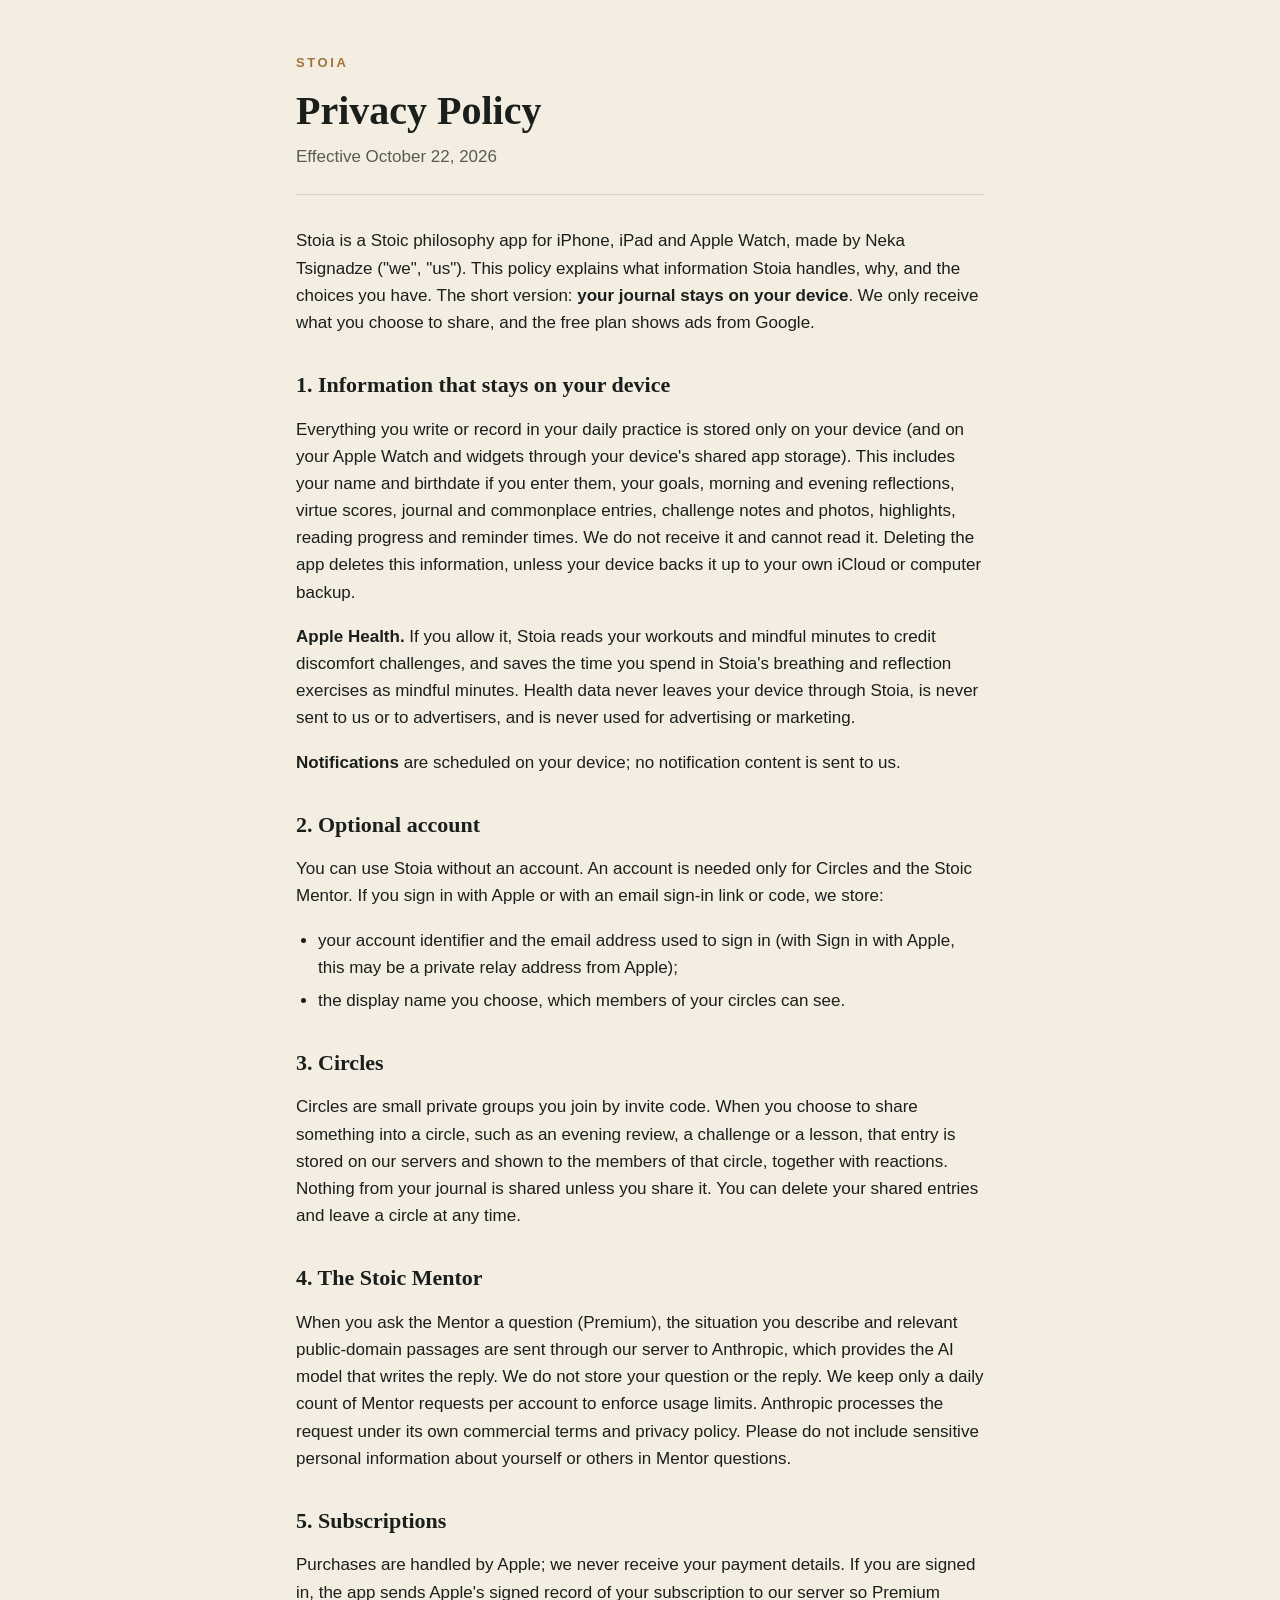
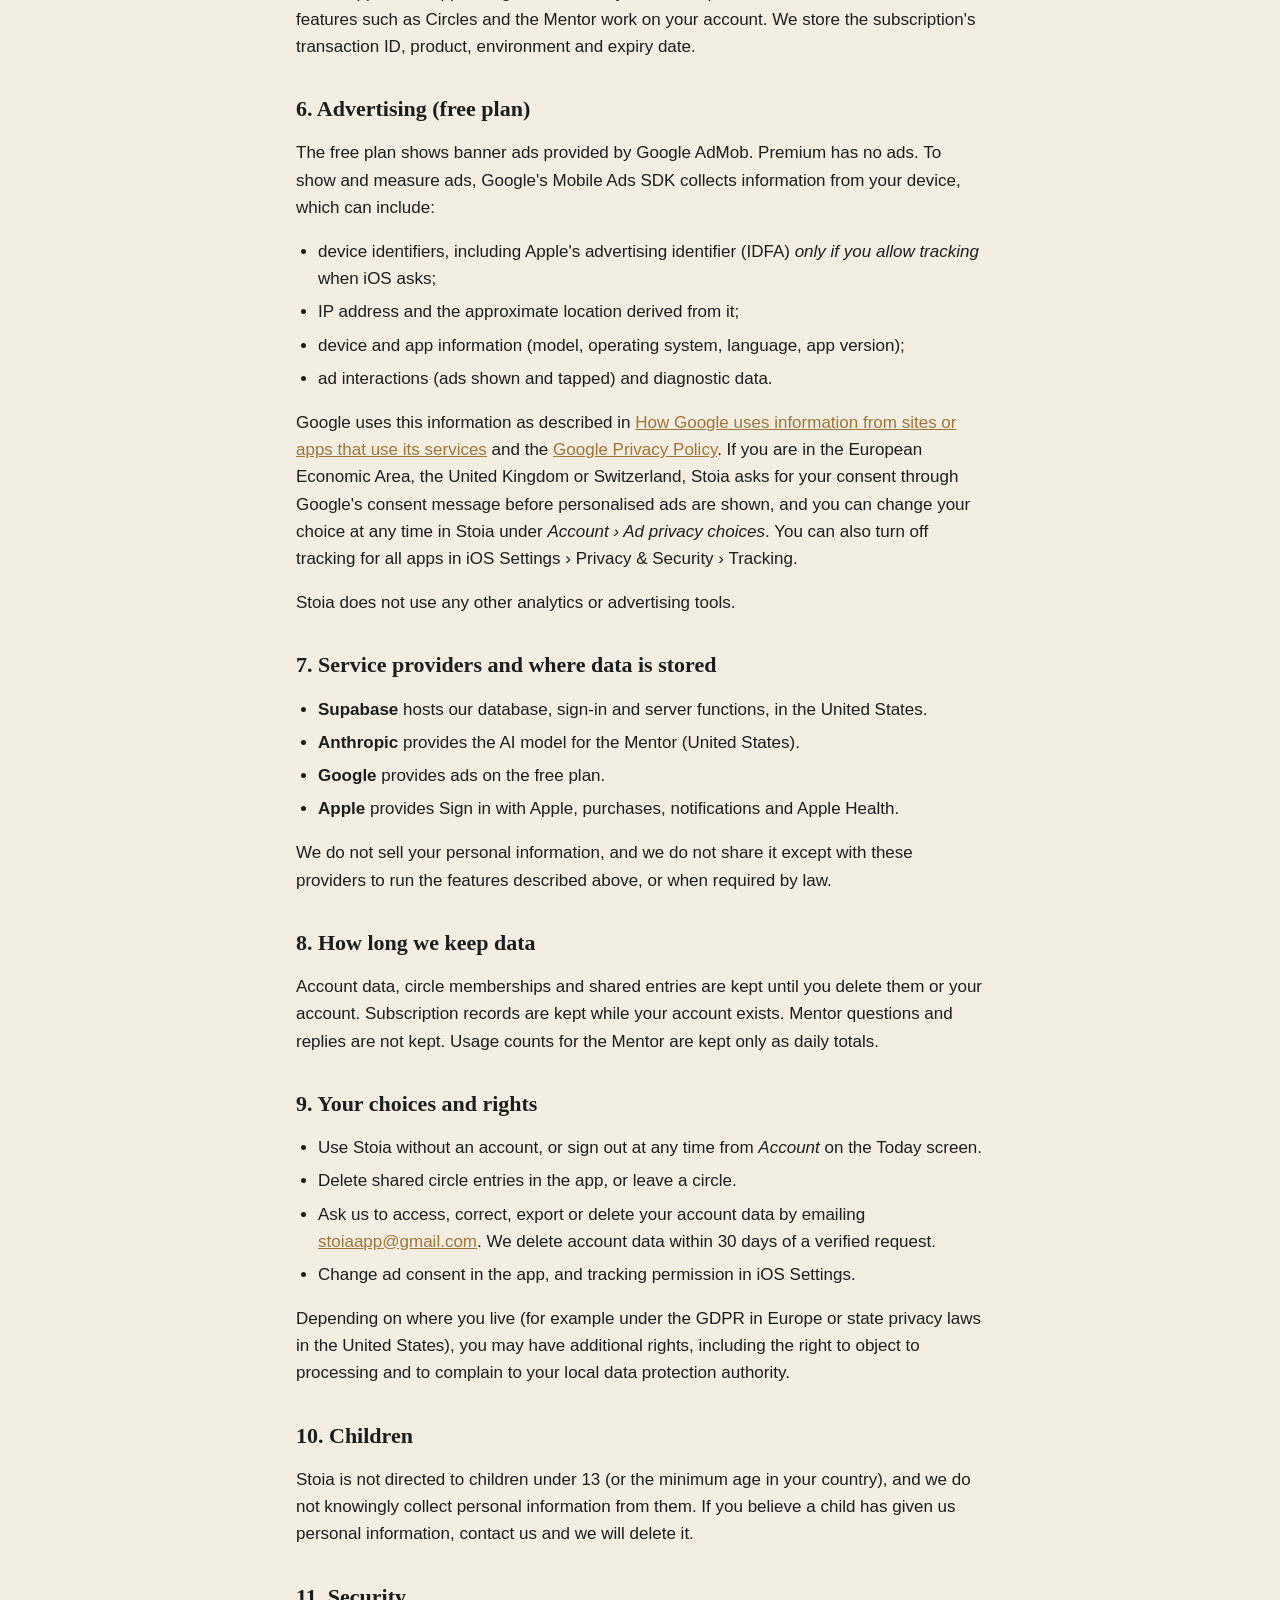
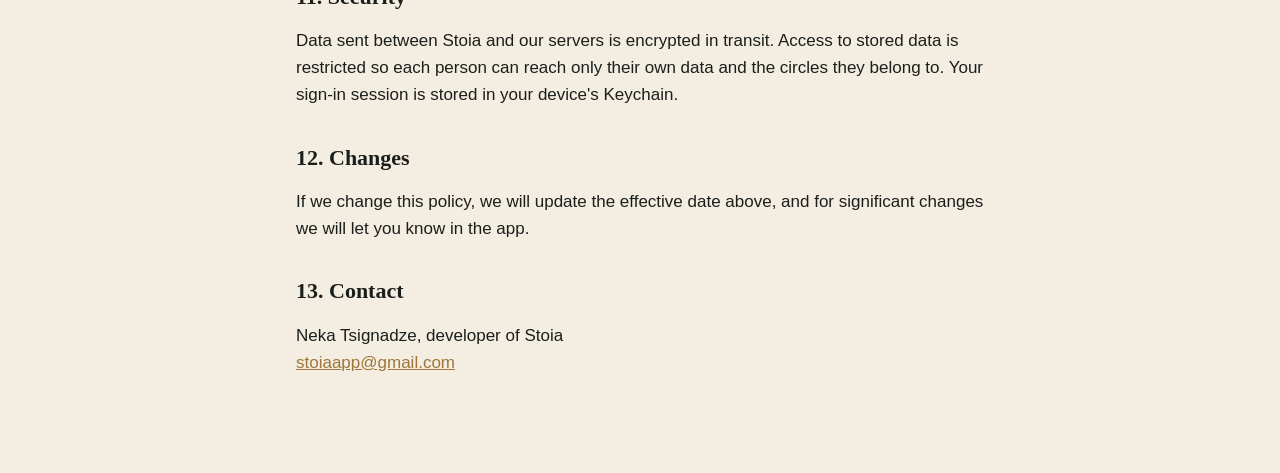
==== privacy.html @ 9fa8d9f2 "Add files via upload" ====
<!doctype html>
<html lang="en">
<head>
<meta charset="utf-8">
<meta name="viewport" content="width=device-width, initial-scale=1">
<title>Stoia Privacy Policy</title>
<meta name="description" content="How Stoia, the Stoic philosophy app, handles your data.">
<link rel="stylesheet" href="style.css">
</head>
<body>
<main>
<header>
  <a class="mark" href="./">Stoia</a>
  <h1>Privacy Policy</h1>
  <p class="meta">Effective October 22, 2026</p>
</header>

<p>Stoia is a Stoic philosophy app for iPhone, iPad and Apple Watch, made by Neka Tsignadze ("we", "us").
This policy explains what information Stoia handles, why, and the choices you have. The short version:
<strong>your journal stays on your device</strong>. We only receive what you choose to share, and the free
plan shows ads from Google.</p>

<h2>1. Information that stays on your device</h2>
<p>Everything you write or record in your daily practice is stored only on your device (and on your Apple
Watch and widgets through your device's shared app storage). This includes your name and birthdate if you
enter them, your goals, morning and evening reflections, virtue scores, journal and commonplace entries,
challenge notes and photos, highlights, reading progress and reminder times. We do not receive it and cannot
read it. Deleting the app deletes this information, unless your device backs it up to your own iCloud or
computer backup.</p>
<p><strong>Apple Health.</strong> If you allow it, Stoia reads your workouts and mindful minutes to credit
discomfort challenges, and saves the time you spend in Stoia's breathing and reflection exercises as mindful
minutes. Health data never leaves your device through Stoia, is never sent to us or to advertisers, and is
never used for advertising or marketing.</p>
<p><strong>Notifications</strong> are scheduled on your device; no notification content is sent to us.</p>

<h2>2. Optional account</h2>
<p>You can use Stoia without an account. An account is needed only for Circles and the Stoic Mentor. If you
sign in with Apple or with an email sign-in link or code, we store:</p>
<ul>
  <li>your account identifier and the email address used to sign in (with Sign in with Apple, this may be a
  private relay address from Apple);</li>
  <li>the display name you choose, which members of your circles can see.</li>
</ul>

<h2>3. Circles</h2>
<p>Circles are small private groups you join by invite code. When you choose to share something into a
circle, such as an evening review, a challenge or a lesson, that entry is stored on our servers and shown to
the members of that circle, together with reactions. Nothing from your journal is shared unless you share it.
You can delete your shared entries and leave a circle at any time.</p>

<h2>4. The Stoic Mentor</h2>
<p>When you ask the Mentor a question (Premium), the situation you describe and relevant public-domain
passages are sent through our server to Anthropic, which provides the AI model that writes the reply.
We do not store your question or the reply. We keep only a daily count of Mentor requests per account to
enforce usage limits. Anthropic processes the request under its own commercial terms and privacy policy.
Please do not include sensitive personal information about yourself or others in Mentor questions.</p>

<h2>5. Subscriptions</h2>
<p>Purchases are handled by Apple; we never receive your payment details. If you are signed in, the app sends
Apple's signed record of your subscription to our server so Premium features such as Circles and the Mentor
work on your account. We store the subscription's transaction ID, product, environment and expiry date.</p>

<h2>6. Advertising (free plan)</h2>
<p>The free plan shows banner ads provided by Google AdMob. Premium has no ads. To show and measure ads,
Google's Mobile Ads SDK collects information from your device, which can include:</p>
<ul>
  <li>device identifiers, including Apple's advertising identifier (IDFA) <em>only if you allow tracking</em>
  when iOS asks;</li>
  <li>IP address and the approximate location derived from it;</li>
  <li>device and app information (model, operating system, language, app version);</li>
  <li>ad interactions (ads shown and tapped) and diagnostic data.</li>
</ul>
<p>Google uses this information as described in
<a href="https://policies.google.com/technologies/partner-sites">How Google uses information from sites or
apps that use its services</a> and the <a href="https://policies.google.com/privacy">Google Privacy Policy</a>.
If you are in the European Economic Area, the United Kingdom or Switzerland, Stoia asks for your consent
through Google's consent message before personalised ads are shown, and you can change your choice at any
time in Stoia under <em>Account › Ad privacy choices</em>. You can also turn off tracking for all apps in
iOS Settings › Privacy &amp; Security › Tracking.</p>
<p>Stoia does not use any other analytics or advertising tools.</p>

<h2>7. Service providers and where data is stored</h2>
<ul>
  <li><strong>Supabase</strong> hosts our database, sign-in and server functions, in the United States.</li>
  <li><strong>Anthropic</strong> provides the AI model for the Mentor (United States).</li>
  <li><strong>Google</strong> provides ads on the free plan.</li>
  <li><strong>Apple</strong> provides Sign in with Apple, purchases, notifications and Apple Health.</li>
</ul>
<p>We do not sell your personal information, and we do not share it except with these providers to run the
features described above, or when required by law.</p>

<h2>8. How long we keep data</h2>
<p>Account data, circle memberships and shared entries are kept until you delete them or your account.
Subscription records are kept while your account exists. Mentor questions and replies are not kept.
Usage counts for the Mentor are kept only as daily totals.</p>

<h2>9. Your choices and rights</h2>
<ul>
  <li>Use Stoia without an account, or sign out at any time from <em>Account</em> on the Today screen.</li>
  <li>Delete shared circle entries in the app, or leave a circle.</li>
  <li>Ask us to access, correct, export or delete your account data by emailing
  <a href="mailto:stoiaapp@gmail.com">stoiaapp@gmail.com</a>. We delete account data within 30 days of a
  verified request.</li>
  <li>Change ad consent in the app, and tracking permission in iOS Settings.</li>
</ul>
<p>Depending on where you live (for example under the GDPR in Europe or state privacy laws in the United
States), you may have additional rights, including the right to object to processing and to complain to your
local data protection authority.</p>

<h2>10. Children</h2>
<p>Stoia is not directed to children under 13 (or the minimum age in your country), and we do not knowingly
collect personal information from them. If you believe a child has given us personal information, contact us
and we will delete it.</p>

<h2>11. Security</h2>
<p>Data sent between Stoia and our servers is encrypted in transit. Access to stored data is restricted so
each person can reach only their own data and the circles they belong to. Your sign-in session is stored in
your device's Keychain.</p>

<h2>12. Changes</h2>
<p>If we change this policy, we will update the effective date above, and for significant changes we will
let you know in the app.</p>

<h2>13. Contact</h2>
<p>Neka Tsignadze, developer of Stoia<br>
<a href="mailto:stoiaapp@gmail.com">stoiaapp@gmail.com</a></p>
</main>
</body>
</html>
---- style.css ----
:root {
  --bg: #F3EDE2;
  --surface: #FBF8F2;
  --ink: #1B1F1C;
  --ink-2: #585C55;
  --bronze: #9E763A;
  --hairline: #DDD3C2;
}
@media (prefers-color-scheme: dark) {
  :root {
    --bg: #0A1310;
    --surface: #121D19;
    --ink: #F1EADC;
    --ink-2: #B4AE9F;
    --bronze: #C9A15B;
    --hairline: #26352F;
  }
}
* { box-sizing: border-box; }
body {
  margin: 0;
  background: var(--bg);
  color: var(--ink);
  font: 17px/1.6 -apple-system, BlinkMacSystemFont, "Segoe UI", Roboto, sans-serif;
}
main { max-width: 720px; margin: 0 auto; padding: 48px 16px 80px; }
header { margin-bottom: 32px; border-bottom: 1px solid var(--hairline); padding-bottom: 24px; }
.mark {
  color: var(--bronze); text-decoration: none; text-transform: uppercase;
  letter-spacing: 0.2em; font-size: 13px; font-weight: 600;
}
h1, h2 { font-family: "New York", Georgia, "Times New Roman", serif; font-weight: 600; line-height: 1.2; }
h1 { font-size: 40px; margin: 12px 0 8px; }
h2 { font-size: 22px; margin: 36px 0 8px; }
.meta { color: var(--ink-2); margin: 0; }
a { color: var(--bronze); }
ul { padding-left: 22px; }
li { margin: 6px 0; }
.card {
  background: var(--surface); border: 1px solid var(--hairline); border-radius: 16px;
  padding: 20px 24px; margin: 16px 0;
}
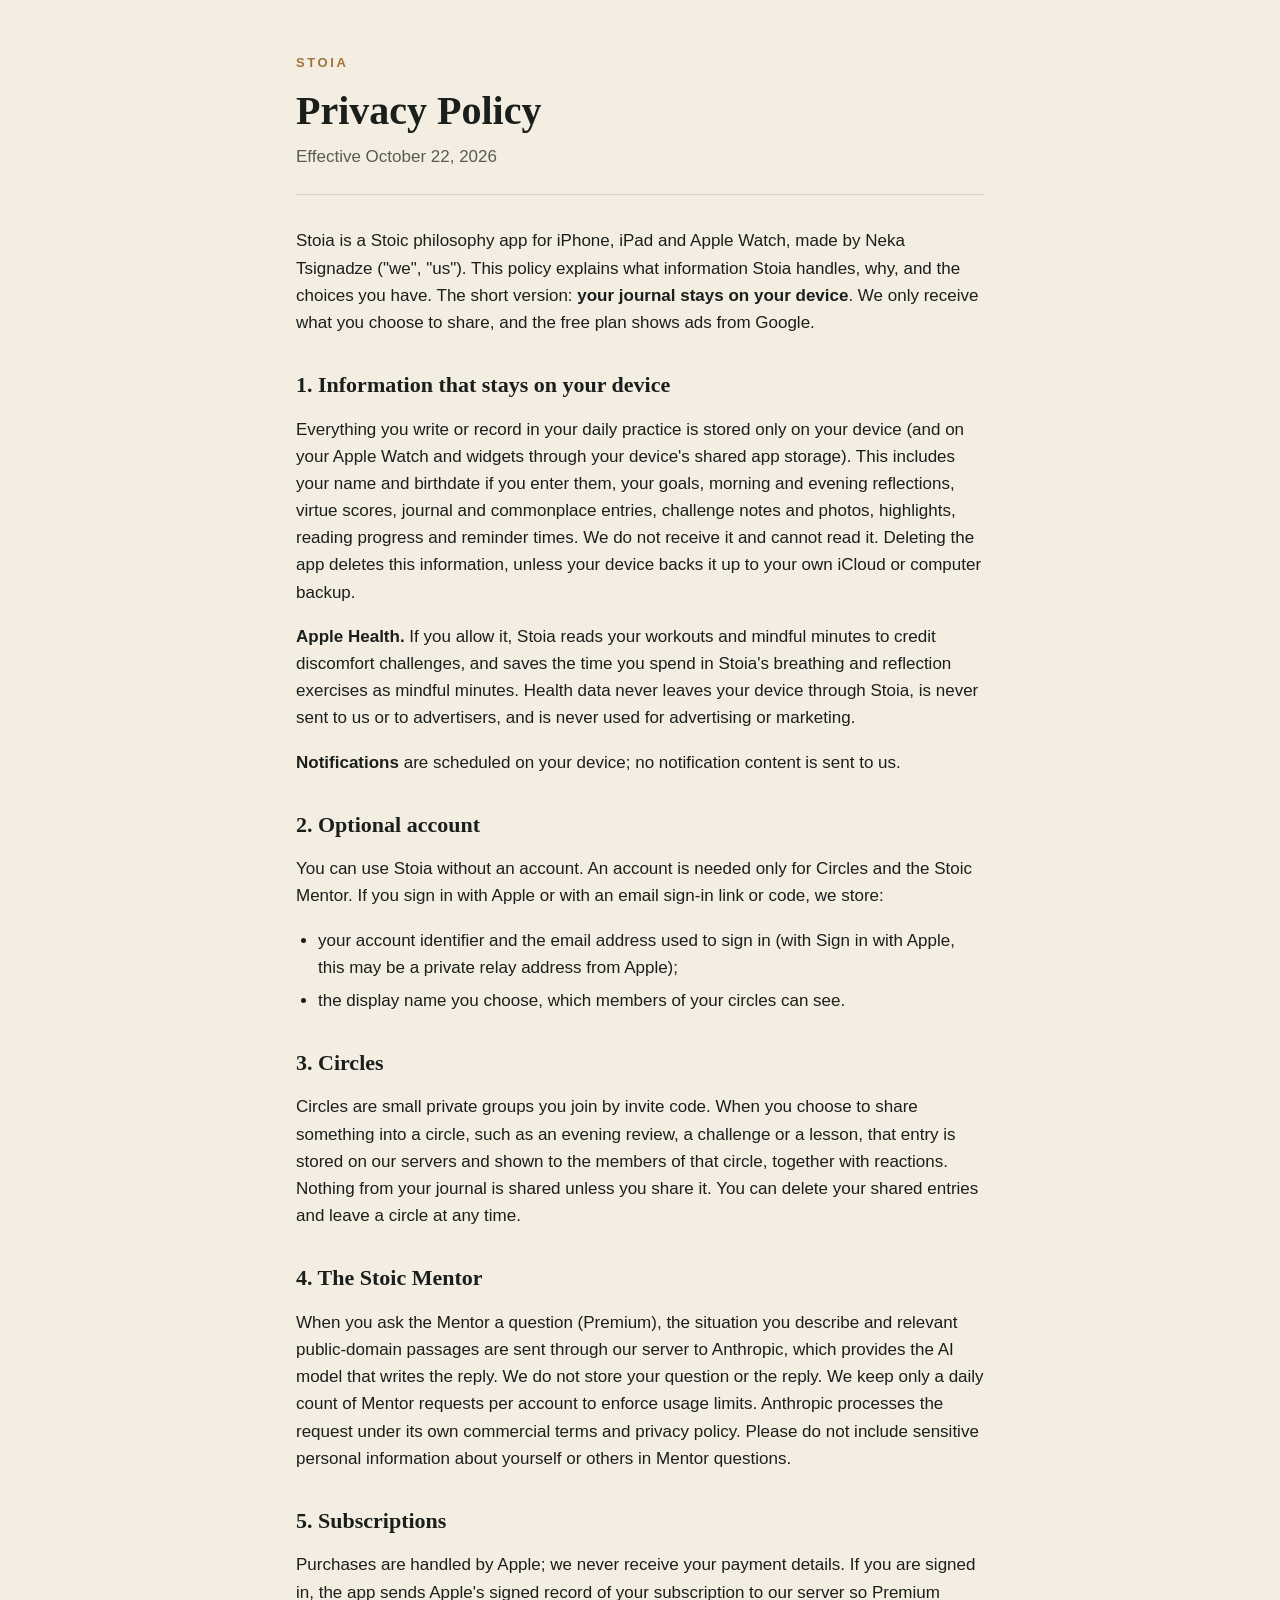
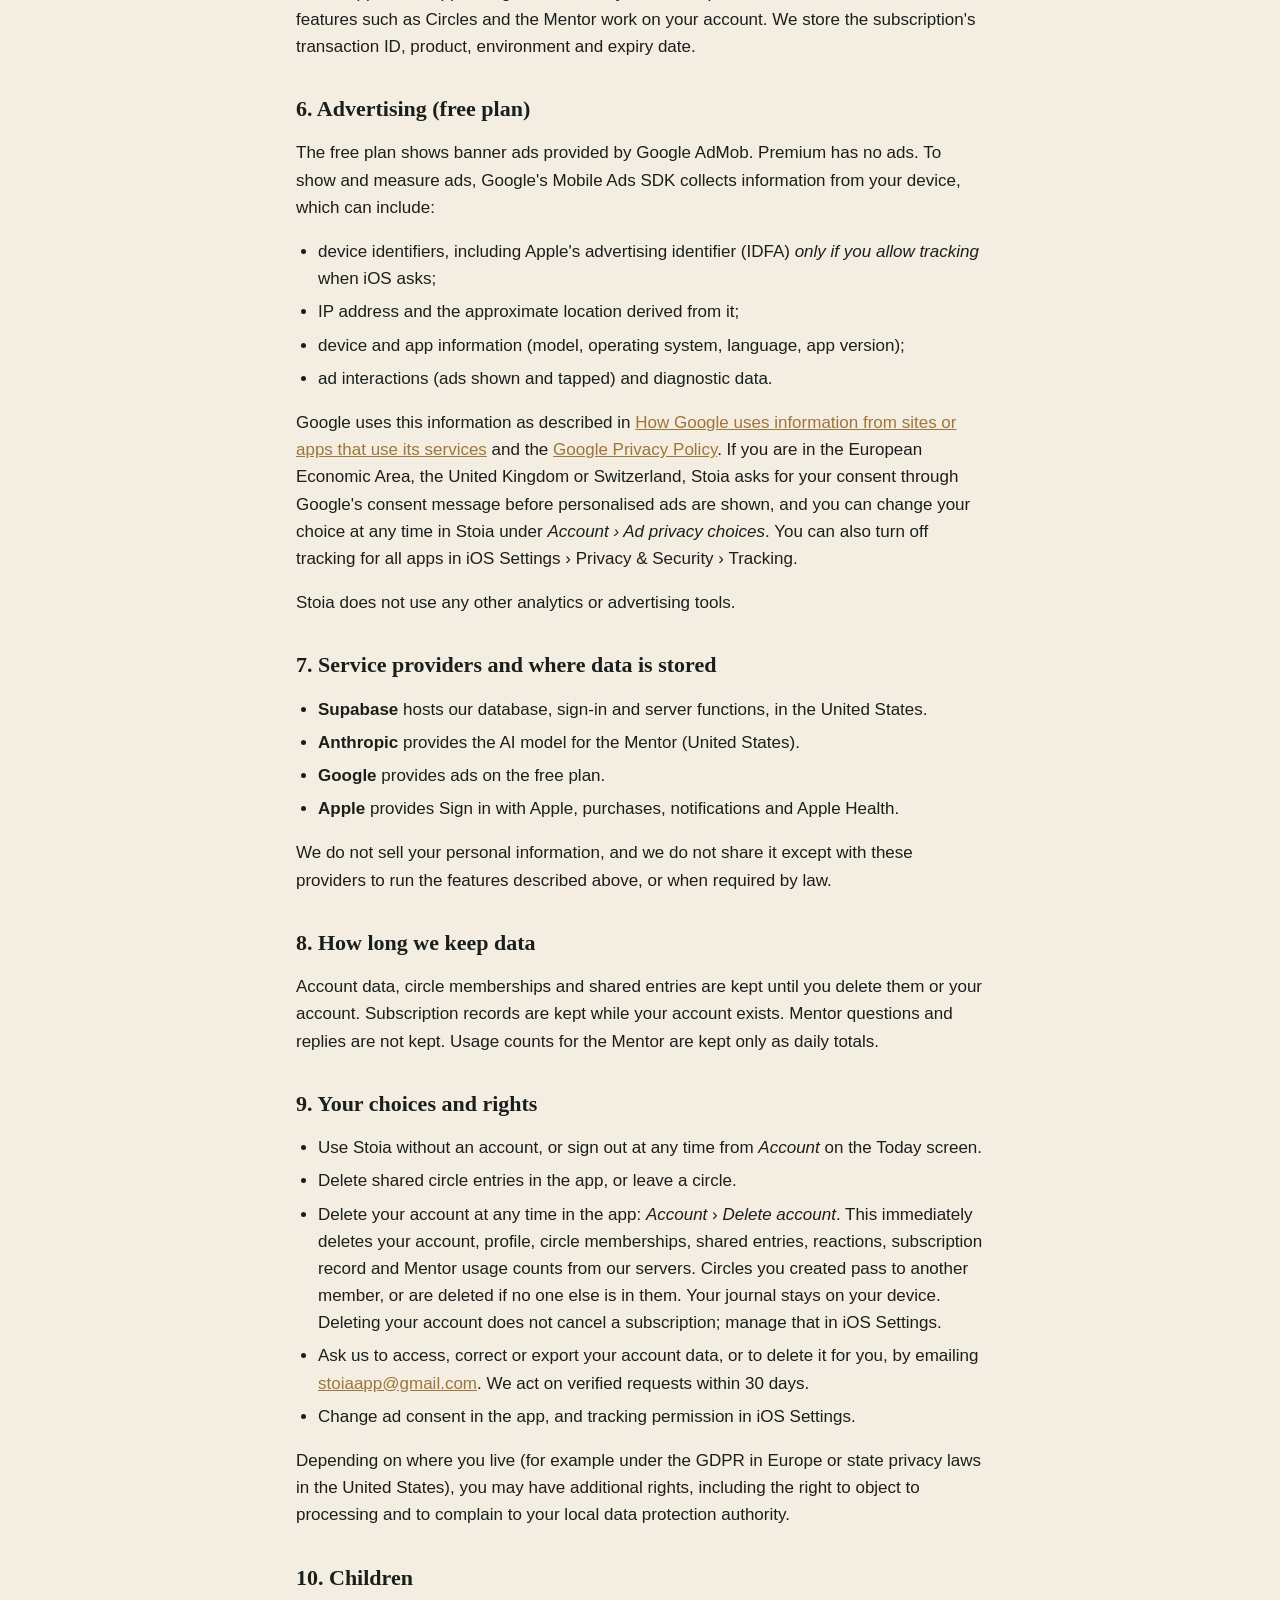
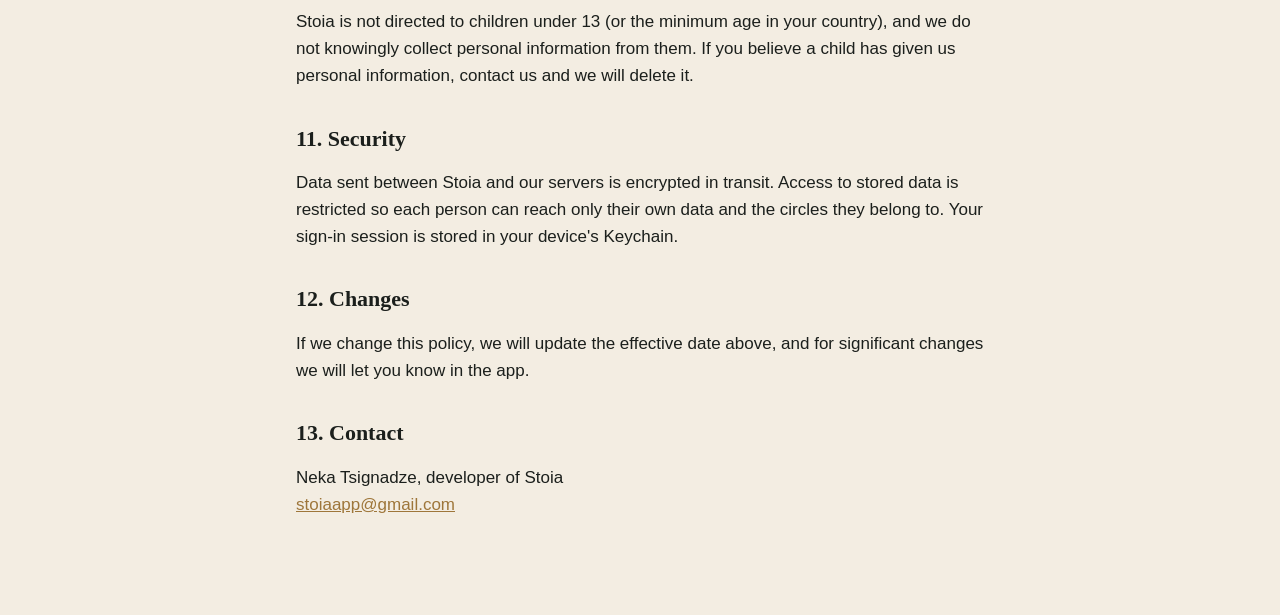
==== commit e81c12b8: "Revise account deletion and data request instructions Updated account deletion process and clarified" ====
--- a/privacy.html
+++ b/privacy.html
@@ -98,9 +98,13 @@
 <ul>
   <li>Use Stoia without an account, or sign out at any time from <em>Account</em> on the Today screen.</li>
   <li>Delete shared circle entries in the app, or leave a circle.</li>
-  <li>Ask us to access, correct, export or delete your account data by emailing
-  <a href="mailto:stoiaapp@gmail.com">stoiaapp@gmail.com</a>. We delete account data within 30 days of a
-  verified request.</li>
+  <li>Delete your account at any time in the app: <em>Account</em> › <em>Delete account</em>. This immediately
+  deletes your account, profile, circle memberships, shared entries, reactions, subscription record and Mentor
+  usage counts from our servers. Circles you created pass to another member, or are deleted if no one else is
+  in them. Your journal stays on your device. Deleting your account does not cancel a subscription; manage
+  that in iOS Settings.</li>
+  <li>Ask us to access, correct or export your account data, or to delete it for you, by emailing
+  <a href="mailto:stoiaapp@gmail.com">stoiaapp@gmail.com</a>. We act on verified requests within 30 days.</li>
   <li>Change ad consent in the app, and tracking permission in iOS Settings.</li>
 </ul>
 <p>Depending on where you live (for example under the GDPR in Europe or state privacy laws in the United
